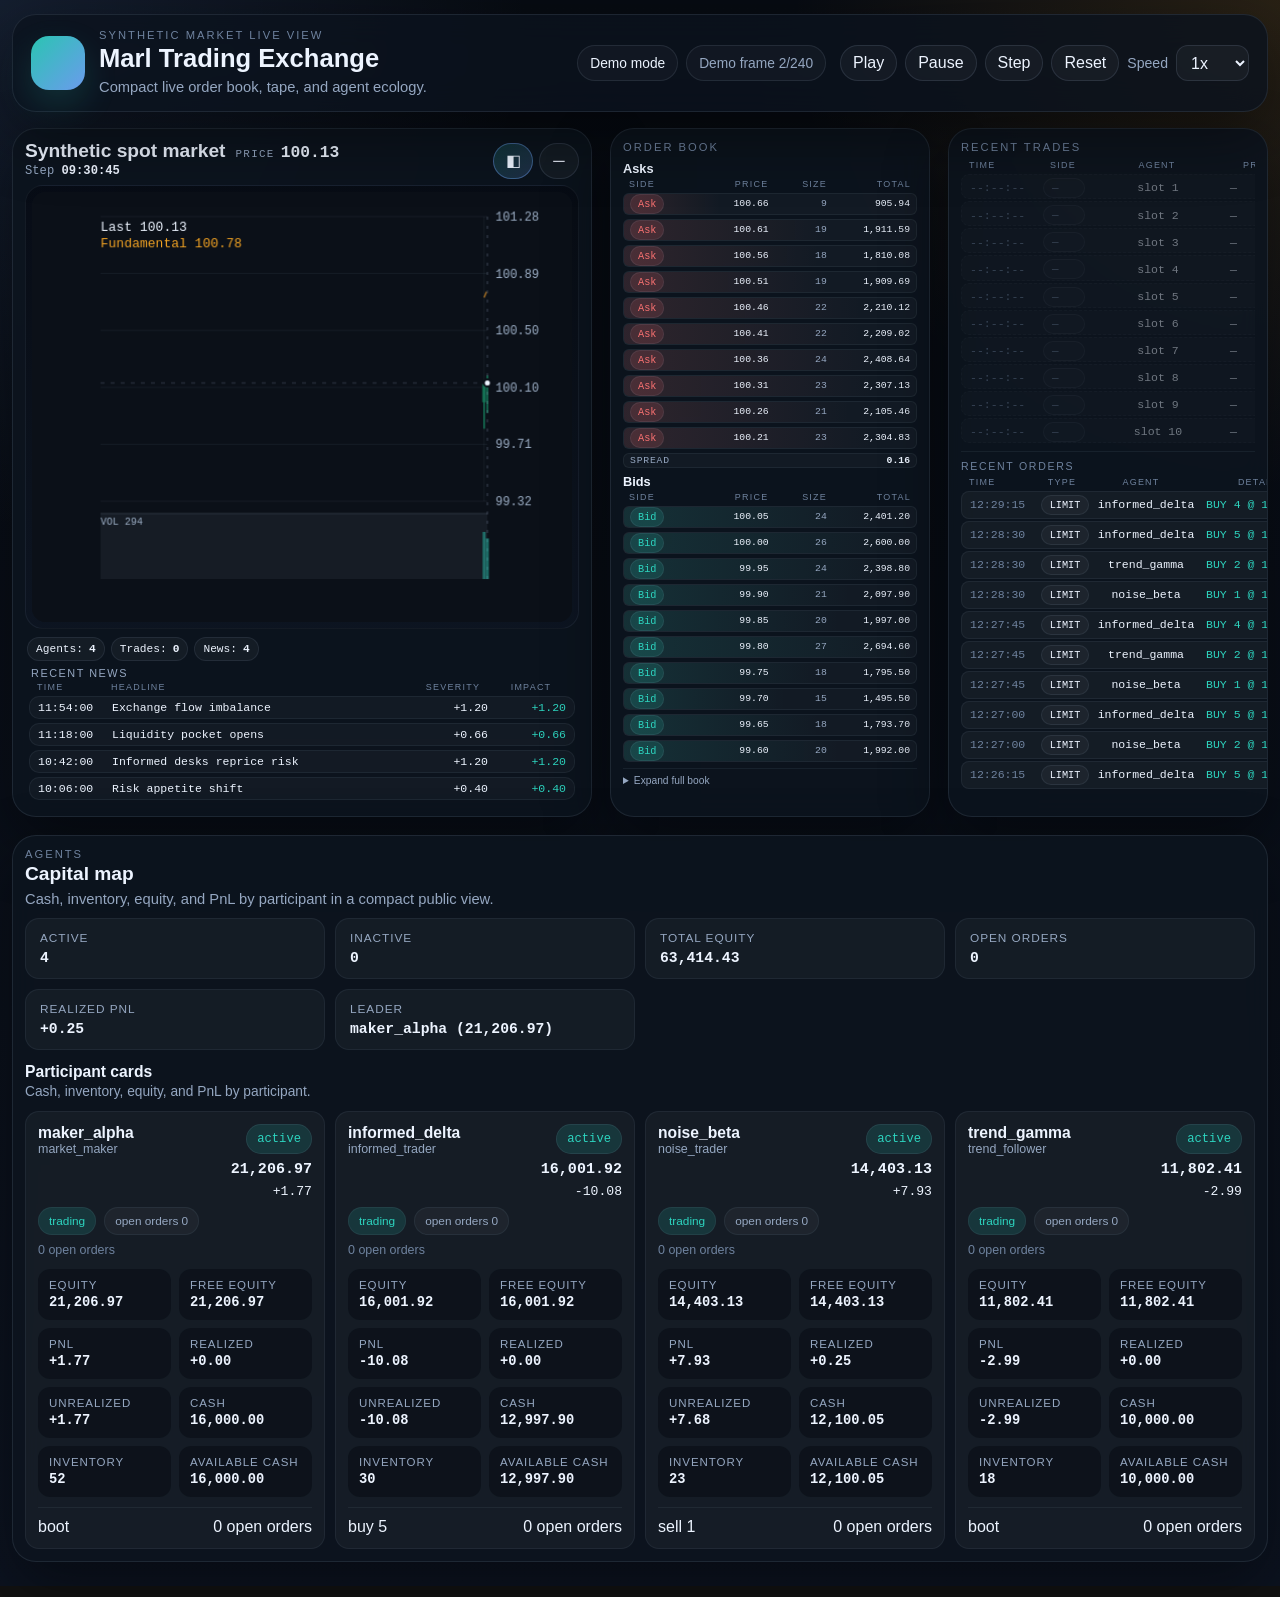
==== src/marl_trading/live/static/index.html @ 469f584f "initial commit: Build first synthetic market prototype with live viewer" ====
<!doctype html>
<html lang="en">
<head>
  <meta charset="utf-8">
  <meta name="viewport" content="width=device-width, initial-scale=1">
  <meta name="color-scheme" content="dark">
  <title>Marl Trading Live Market</title>
  <link rel="stylesheet" href="./styles.css">
</head>
<body>
  <div class="shell" data-app-root>
    <header class="topbar">
      <div class="brand">
        <div class="brand-mark" aria-hidden="true"></div>
        <div>
          <p class="eyebrow">Synthetic market live view</p>
          <h1>Marl Trading Exchange</h1>
          <p class="subtitle">Compact live order book, tape, and agent ecology.</p>
        </div>
      </div>

      <div class="status-cluster">
        <div class="status-pill" id="connectionStatus">Connecting</div>
        <div class="status-pill subtle" id="modeStatus">Autoplay ready</div>
      </div>

      <div class="control-row" aria-label="Live market controls">
        <button class="control-btn" id="playButton" type="button">Play</button>
        <button class="control-btn" id="pauseButton" type="button">Pause</button>
        <button class="control-btn" id="stepButton" type="button">Step</button>
        <button class="control-btn" id="resetButton" type="button">Reset</button>
        <label class="speed-label" for="speedSelect">Speed</label>
        <select id="speedSelect" class="speed-select" aria-label="Simulation speed">
          <option value="0.5">0.5x</option>
          <option value="1" selected>1x</option>
          <option value="2">2x</option>
          <option value="4">4x</option>
          <option value="8">8x</option>
        </select>
      </div>
    </header>

    <main class="workspace">
      <section class="main-column top-strip">
        <section class="panel chart-panel">
          <div class="panel-head chart-head">
            <div class="chart-copy">
              <div class="chart-title-row">
                <h2 id="marketTitle">Waiting for market data</h2>
                <div class="chart-price-block">
                  <span>Price</span>
                  <strong id="marketPrice">--</strong>
                </div>
              </div>
              <p class="chart-step-inline">Step <strong id="marketTimestamp">--</strong></p>
            </div>
            <div class="chart-tools">
              <button class="chip chart-mode-toggle chip-active" id="chartModeCandles" type="button" aria-label="Candles">
                <span aria-hidden="true" class="toggle-icon toggle-candles">◧</span>
                <span class="sr-only">Candles</span>
              </button>
              <button class="chip chart-mode-toggle" id="chartModeLine" type="button" aria-label="Line">
                <span aria-hidden="true" class="toggle-icon toggle-line">─</span>
                <span class="sr-only">Line</span>
              </button>
            </div>
          </div>



          <div class="chart-stage">
            <canvas id="priceChart" width="1400" height="760" aria-label="Market price chart"></canvas>
          </div>

          <div class="chart-market-strip" aria-label="Market data">
            <div id="marketStats" class="stats-row chart-stats"></div>
            <div id="newsFeed" class="news-feed news-table" aria-label="Recent news"></div>
          </div>
        </section>

        <section class="panel book-panel">
          <div class="panel-head compact">
            <div>
              <p class="panel-kicker">Order book</p>
            </div>
          </div>
          <div id="orderBookTop" class="orderbook-top"></div>
          <details class="book-details" id="fullBookToggle">
            <summary>Expand full book</summary>
            <div id="orderBookFull" class="orderbook-full"></div>
          </details>
        </section>

        <section class="panel trades-panel">
          <div class="panel-head compact">
            <div>
              <p class="panel-kicker">RECENT TRADES</p>
            </div>
          </div>
          <div id="tradesTape" class="feed-list scroll-panel"></div>
          <div id="latestOrders" class="latest-orders" aria-label="Latest orders"></div>
        </section>
      </section>

      <section class="bottom-strip">
        <section class="panel agents-panel">
          <div class="panel-head compact">
            <div>
              <p class="panel-kicker">Agents</p>
              <h2>Capital map</h2>
              <p class="panel-note">Cash, inventory, equity, and PnL by participant in a compact public view.</p>
            </div>
          </div>
          <div id="agentSummary" class="agent-summary"></div>
          <div class="agent-column">
            <div class="column-head">
              <h3>Participant cards</h3>
              <p>Cash, inventory, equity, and PnL by participant.</p>
            </div>
            <div id="agentPortfolios" class="portfolio-grid"></div>
          </div>
        </section>
      </section>
    </main>
  </div>

  <script type="module" src="./app.js"></script>
</body>
</html>
---- src/marl_trading/live/static/styles.css ----
:root {
  color-scheme: dark;
  --bg: #070b12;
  --bg-2: #0c1320;
  --panel: rgba(13, 20, 30, 0.9);
  --panel-strong: rgba(18, 27, 39, 0.98);
  --panel-border: rgba(164, 186, 215, 0.12);
  --ink: #edf4ff;
  --muted: #95a7c1;
  --subtle: #6f839f;
  --accent: #f5a524;
  --buy: #2dd4bf;
  --sell: #f87171;
  --buy-soft: rgba(45, 212, 191, 0.14);
  --sell-soft: rgba(248, 113, 113, 0.14);
  --line: #73a7ff;
  --grid: rgba(164, 186, 215, 0.07);
  --shadow: 0 24px 64px rgba(0, 0, 0, 0.42);
  --radius-xl: 24px;
  --radius-lg: 18px;
  --radius-md: 14px;
  --radius-sm: 10px;
}

* {
  box-sizing: border-box;
}

html,
body {
  min-height: 100%;
}

body {
  margin: 0;
  color: var(--ink);
  background:
    radial-gradient(circle at top left, rgba(115, 167, 255, 0.12), transparent 26%),
    radial-gradient(circle at top right, rgba(245, 165, 36, 0.14), transparent 24%),
    linear-gradient(180deg, var(--bg), var(--bg-2));
  font-family: "Space Grotesk", "Trebuchet MS", sans-serif;
}

button,
select,
summary {
  font: inherit;
}

button {
  cursor: pointer;
}

.shell {
  width: min(1680px, calc(100vw - 24px));
  margin: 0 auto;
  padding: 14px 0 24px;
}

.topbar {
  display: grid;
  grid-template-columns: minmax(0, 1.5fr) auto auto;
  gap: 14px;
  align-items: center;
  position: sticky;
  top: 10px;
  z-index: 10;
  padding: 14px 18px;
  margin-bottom: 16px;
  border: 1px solid var(--panel-border);
  border-radius: var(--radius-xl);
  background: rgba(12, 19, 30, 0.82);
  backdrop-filter: blur(16px);
  box-shadow: var(--shadow);
}

.brand {
  display: flex;
  align-items: center;
  gap: 14px;
}

.brand-mark {
  width: 54px;
  height: 54px;
  border-radius: 18px;
  background: linear-gradient(135deg, rgba(45, 212, 191, 0.92), rgba(115, 167, 255, 0.92));
  box-shadow: 0 14px 34px rgba(45, 212, 191, 0.16);
}

.eyebrow,
.panel-kicker {
  margin: 0;
  text-transform: uppercase;
  letter-spacing: 0.18em;
  font-size: 0.7rem;
  color: var(--subtle);
}

.brand h1,
.panel-head h2,
.column-head h3 {
  margin: 4px 0 0;
  line-height: 1.08;
}

.brand h1 {
  font-size: clamp(1.15rem, 2vw, 1.95rem);
}

.subtitle,
.panel-note {
  margin: 4px 0 0;
  color: var(--muted);
  font-size: 0.92rem;
  line-height: 1.4;
}

.status-cluster {
  display: flex;
  flex-wrap: wrap;
  gap: 8px;
  justify-content: flex-end;
}

.status-pill,
.panel-tag {
  display: inline-flex;
  align-items: center;
  justify-content: center;
  min-height: 36px;
  padding: 0 12px;
  border-radius: 999px;
  border: 1px solid var(--panel-border);
  background: rgba(255, 255, 255, 0.03);
  color: var(--ink);
  font-size: 0.86rem;
}

.status-pill.subtle {
  color: var(--muted);
}

.control-row {
  display: flex;
  flex-wrap: wrap;
  align-items: center;
  gap: 8px;
  justify-content: flex-end;
}

.control-btn,
.chip {
  border: 1px solid rgba(164, 186, 215, 0.14);
  border-radius: 999px;
  background: rgba(255, 255, 255, 0.04);
  color: var(--ink);
  min-height: 36px;
  padding: 0 12px;
  transition:
    transform 140ms ease,
    border-color 140ms ease,
    background 140ms ease;
}

.control-btn:hover,
.chip:hover {
  transform: translateY(-1px);
  border-color: rgba(164, 186, 215, 0.26);
}

.chip-active {
  background: linear-gradient(135deg, rgba(45, 212, 191, 0.18), rgba(115, 167, 255, 0.18));
  border-color: rgba(115, 167, 255, 0.4);
}

.speed-label {
  color: var(--muted);
  font-size: 0.88rem;
}

.speed-select {
  min-height: 36px;
  padding: 0 10px;
  border-radius: 12px;
  border: 1px solid rgba(164, 186, 215, 0.14);
  background: rgba(255, 255, 255, 0.04);
  color: var(--ink);
}

.workspace {
  display: grid;
  gap: 18px;
}

.main-column,
.bottom-strip {
  display: grid;
  gap: 18px;
  min-width: 0;
}

.top-strip {
  grid-template-columns: minmax(0, 1.75fr) minmax(320px, 0.78fr) minmax(320px, 0.92fr);
  align-items: stretch;
}

.bottom-strip {
  grid-template-columns: minmax(0, 1fr);
}

.panel {
  border: 1px solid var(--panel-border);
  border-radius: var(--radius-xl);
  background: var(--panel);
  backdrop-filter: blur(14px);
  box-shadow: var(--shadow);
  overflow: hidden;
}

.chart-panel,
.book-panel,
.trades-panel,
.agents-panel,
.market-panel {
  padding: 12px;
  min-width: 0;
}

.chart-panel,
.book-panel,
.trades-panel {
  display: flex;
  flex-direction: column;
}

.chart-panel .panel-head {
  margin-bottom: 6px;
}

.chart-panel .panel-head h2 {
  margin-bottom: 0;
}

.chart-panel .panel-note {
  margin-top: 3px;
  font-size: 0.76rem;
  line-height: 1.22;
}

.book-panel,
.trades-panel {
  min-height: 0;
}

.book-panel .panel-head,
.trades-panel .panel-head {
  margin-bottom: 6px;
}

.book-panel .panel-head h2,
.trades-panel .panel-head h2 {
  font-size: 0.95rem;
}

.book-panel .panel-note,
.trades-panel .panel-note {
  font-size: 0.8rem;
}

.panel-head {
  display: flex;
  justify-content: space-between;
  align-items: flex-start;
  gap: 12px;
  margin-bottom: 8px;
}

.panel-head.compact {
  margin-bottom: 8px;
}

.chart-head {
  align-items: flex-start;
}

.chart-copy {
  min-width: 0;
}

.chart-title-row {
  display: flex;
  align-items: baseline;
  justify-content: space-between;
  gap: 10px;
}

.chart-title-row h2 {
  margin: 0;
  font-size: clamp(1rem, 1.45vw, 1.4rem);
}

.chart-price-block {
  display: inline-flex;
  align-items: baseline;
  gap: 6px;
  flex: 0 0 auto;
  white-space: nowrap;
  font-family: "IBM Plex Mono", "SFMono-Regular", Menlo, monospace;
}

.chart-price-block span {
  color: var(--muted);
  font-size: 0.68rem;
  text-transform: uppercase;
  letter-spacing: 0.12em;
}

.chart-price-block strong {
  font-size: 1.02rem;
}

.chart-step-inline {
  margin: 3px 0 0;
  color: var(--muted);
  font-size: 0.76rem;
  line-height: 1.1;
  font-family: "IBM Plex Mono", "SFMono-Regular", Menlo, monospace;
}

.chart-step-inline strong {
  color: var(--ink);
}

.chart-tools {
  display: flex;
  gap: 6px;
  flex-wrap: wrap;
  align-items: center;
  padding-top: 2px;
}

.chart-mode-toggle {
  min-width: 40px;
  padding: 0 10px;
  display: inline-flex;
  align-items: center;
  justify-content: center;
}

.toggle-icon {
  display: block;
  font-size: 1rem;
  line-height: 1;
}

.sr-only {
  position: absolute;
  width: 1px;
  height: 1px;
  padding: 0;
  margin: -1px;
  overflow: hidden;
  clip: rect(0, 0, 0, 0);
  white-space: nowrap;
  border: 0;
}

.chart-legend {
  display: flex;
  flex-wrap: wrap;
  gap: 6px;
  margin: 4px 0 6px;
}

.legend-chip {
  display: inline-flex;
  align-items: center;
  padding: 4px 8px;
  border-radius: 999px;
  border: 1px solid rgba(164, 186, 215, 0.1);
  background: rgba(255, 255, 255, 0.04);
  color: var(--muted);
  font-size: 0.7rem;
  line-height: 1;
}

.legend-line {
  color: var(--line);
}

.legend-fundamental {
  color: var(--accent);
}

.legend-volume {
  color: var(--subtle);
}

.chart-stage {
  position: relative;
  padding: 6px;
  border-radius: var(--radius-lg);
  background:
    linear-gradient(180deg, rgba(8, 13, 21, 0.96), rgba(13, 21, 33, 0.96)),
    radial-gradient(circle at top left, rgba(115, 167, 255, 0.08), transparent 34%);
  border: 1px solid rgba(164, 186, 215, 0.08);
}

.chart-panel {
  display: flex;
  flex-direction: column;
}

.chart-market-strip {
  display: grid;
  gap: 6px;
  margin-top: 8px;
  padding: 0 2px 2px;
}

.chart-panel .news-feed {
  min-width: 0;
  display: grid;
  gap: 4px;
  padding: 0 2px 2px;
}

.chart-panel .stats-row {
  justify-content: flex-start;
  gap: 6px;
}

.chart-panel .stat-chip {
  padding: 5px 8px;
  font-size: 0.7rem;
  gap: 6px;
}

.news-feed-head {
  display: flex;
  align-items: baseline;
  justify-content: space-between;
  gap: 8px;
  padding: 0 2px;
  color: var(--muted);
  font-size: 0.68rem;
  text-transform: uppercase;
  letter-spacing: 0.14em;
}

.news-feed-count {
  color: var(--subtle);
  font-family: "IBM Plex Mono", "SFMono-Regular", Menlo, monospace;
}

.news-feed-columns,
.news-row {
  display: grid;
  grid-template-columns: 68px minmax(0, 1fr) 72px 72px;
  gap: 6px;
  align-items: center;
}

.news-feed-columns {
  padding: 0 8px;
  color: var(--subtle);
  font-size: 0.56rem;
  line-height: 1;
  text-transform: uppercase;
  letter-spacing: 0.14em;
}

.news-feed-columns > .news-col-time {
  justify-self: start;
  text-align: left;
}

.news-feed-columns > .news-col-headline {
  justify-self: start;
  text-align: left;
}

.news-feed-columns > .news-col-severity,
.news-feed-columns > .news-col-impact {
  justify-self: center;
  text-align: center;
}

.news-row {
  min-height: 18px;
  padding: 4px 8px;
  border-radius: 10px;
  border: 1px solid rgba(164, 186, 215, 0.08);
  background: rgba(255, 255, 255, 0.03);
  font-family: "IBM Plex Mono", "SFMono-Regular", Menlo, monospace;
  font-size: 0.72rem;
  color: var(--ink);
}

.news-row.empty {
  color: var(--muted);
  background: rgba(255, 255, 255, 0.02);
}

.news-time,
.news-severity,
.news-impact {
  white-space: nowrap;
}

.news-headline {
  min-width: 0;
  overflow: hidden;
  text-overflow: ellipsis;
  white-space: nowrap;
  color: var(--ink);
}

.news-severity,
.news-impact {
  text-align: right;
}

.news-impact.positive {
  color: var(--buy);
}

.news-impact.negative {
  color: var(--sell);
}

.news-impact.neutral {
  color: var(--muted);
}

#priceChart {
  display: block;
  width: 100%;
  min-height: 430px;
  border-radius: var(--radius-md);
  background: linear-gradient(180deg, #0c111a, #0b1018);
}

.panel-head h2 {
  font-size: clamp(1rem, 1.5vw, 1.45rem);
}

.panel-foot {
  display: flex;
  flex-wrap: wrap;
  justify-content: space-between;
  align-items: center;
  gap: 10px;
  margin-top: 10px;
}

.stats-row {
  display: flex;
  flex-wrap: wrap;
  gap: 8px;
  justify-content: flex-end;
}

.stat-chip,
.side-chip,
.trade-chip,
.action-chip {
  display: inline-flex;
  align-items: center;
  gap: 8px;
  padding: 7px 10px;
  border-radius: 999px;
  font-family: "IBM Plex Mono", "SFMono-Regular", Menlo, monospace;
  font-size: 0.76rem;
  border: 1px solid rgba(164, 186, 215, 0.1);
  background: rgba(255, 255, 255, 0.04);
}

.book-row .side-chip {
  min-height: 20px;
  padding: 0 7px;
  font-size: 0.64rem;
  justify-self: start;
}

.side-chip.buy,
.trade-chip.buy,
.action-chip.buy {
  background: var(--buy-soft);
  color: var(--buy);
}

.side-chip.sell,
.trade-chip.sell,
.action-chip.sell {
  background: var(--sell-soft);
  color: var(--sell);
}

.feed-list {
  display: grid;
  gap: 6px;
}

.scroll-panel {
  min-height: 0;
  height: 220px;
  overflow: auto;
  padding-right: 4px;
}

#tradesTape {
  height: 282px;
  overflow: hidden;
  display: grid;
  gap: 2px;
}

.trade-feed-columns,
.latest-orders-columns {
  display: grid;
  align-items: center;
  gap: 4px;
  padding: 0 8px;
  color: var(--subtle);
  font-size: 0.56rem;
  line-height: 1;
  text-transform: uppercase;
  letter-spacing: 0.14em;
}

.trade-feed-columns {
  grid-template-columns: 68px 44px minmax(136px, 1.6fr) minmax(110px, max-content) 18px;
  margin-bottom: 2px;
}

.latest-orders-columns {
  grid-template-columns: 68px 42px minmax(108px, 0.95fr) minmax(124px, 1.35fr) 18px;
  margin-bottom: 2px;
}

.trade-feed-columns > span,
.latest-orders-columns > span {
  min-width: 0;
  overflow: hidden;
  white-space: nowrap;
  text-overflow: clip;
}

.trade-feed-columns > span:first-child,
.latest-orders-columns > span:first-child {
  justify-self: start;
  text-align: left;
}

.trade-feed-columns > span:nth-child(2),
.trade-feed-columns > span:nth-child(3),
.latest-orders-columns > span:nth-child(2),
.latest-orders-columns > span:nth-child(3) {
  justify-self: center;
  text-align: center;
}

.trade-feed-columns > span:nth-child(4) {
  justify-self: center;
  text-align: center;
  position: relative;
  left: -6px;
}

.latest-orders-columns > span:nth-child(4) {
  justify-self: center;
  text-align: center;
  position: relative;
  left: -4px;
}

.trade-feed-columns > span:nth-child(5),
.latest-orders-columns > span:nth-child(5) {
  justify-self: center;
  text-align: center;
}

.feed-item {
  padding: 12px 14px;
  border-radius: var(--radius-md);
  background: rgba(255, 255, 255, 0.04);
  border: 1px solid rgba(164, 186, 215, 0.08);
}

.feed-item header {
  display: flex;
  justify-content: space-between;
  gap: 10px;
  align-items: center;
}

.feed-title {
  display: grid;
  gap: 2px;
}

.feed-subtitle {
  color: var(--subtle);
  font-size: 0.72rem;
  text-transform: uppercase;
  letter-spacing: 0.08em;
}

.feed-item .meta {
  color: var(--muted);
  font-size: 0.8rem;
}

.feed-item .body {
  margin-top: 8px;
  color: var(--ink);
}

.action-body {
  display: grid;
  gap: 6px;
}

.action-detail {
  font-family: "IBM Plex Mono", "SFMono-Regular", Menlo, monospace;
  font-size: 0.84rem;
}

.meta-line {
  color: var(--muted);
  font-size: 0.82rem;
  margin-top: 4px;
}

.orderbook-top {
  display: grid;
  gap: 6px;
  min-height: 220px;
}

.book-side {
  display: grid;
  gap: 4px;
}

.book-side h3,
.agent-column h3 {
  margin: 0;
  font-size: 0.8rem;
}

.book-header {
  display: grid;
  grid-template-columns: 38px minmax(70px, 1fr) minmax(34px, 0.56fr) minmax(64px, 0.82fr);
  gap: 4px;
  padding: 0 6px;
  color: var(--subtle);
  font-size: 0.56rem;
  line-height: 1;
  text-transform: uppercase;
  letter-spacing: 0.14em;
}

.book-header > span {
  justify-self: end;
  text-align: right;
}

.book-header > span:first-child {
  justify-self: start;
  text-align: left;
}

.book-row {
  display: grid;
  grid-template-columns: 38px minmax(70px, 1fr) minmax(34px, 0.56fr) minmax(64px, 0.82fr);
  align-items: center;
  gap: 4px;
  padding: 0 6px;
  border-radius: 6px;
  background: rgba(255, 255, 255, 0.03);
  border: 1px solid rgba(164, 186, 215, 0.08);
  position: relative;
  overflow: hidden;
  min-height: 15px;
  line-height: 1;
}

.book-row::before {
  content: "";
  position: absolute;
  inset: 0;
  width: var(--fill, 0%);
  background: linear-gradient(90deg, rgba(45, 212, 191, 0.12), transparent);
  pointer-events: none;
}

.book-row.ask::before {
  background: linear-gradient(90deg, rgba(248, 113, 113, 0.12), transparent);
}

.book-row.empty {
  opacity: 0.58;
  border-style: dashed;
}

.book-price,
.book-qty {
  position: relative;
  z-index: 1;
  font-family: "IBM Plex Mono", "SFMono-Regular", Menlo, monospace;
  font-size: 0.61rem;
  line-height: 1;
  justify-self: end;
  text-align: right;
}

.book-price {
  color: var(--ink);
}

.book-qty,
.book-total {
  color: var(--muted);
  min-width: 30px;
  white-space: nowrap;
}

.book-total {
  position: relative;
  z-index: 1;
  font-family: "IBM Plex Mono", "SFMono-Regular", Menlo, monospace;
  font-size: 0.61rem;
  line-height: 1;
  justify-self: end;
  text-align: right;
  color: var(--ink);
}

.book-details {
  margin-top: 6px;
  border-top: 1px solid rgba(164, 186, 215, 0.08);
  padding-top: 6px;
}

.book-details summary {
  cursor: pointer;
  color: var(--muted);
  font-size: 0.64rem;
  margin-bottom: 3px;
}

.orderbook-full {
  height: 176px;
  overflow: auto;
  display: grid;
  gap: 2px;
  padding-right: 4px;
  scrollbar-gutter: stable;
}

.book-spread {
  display: flex;
  align-items: center;
  justify-content: space-between;
  gap: 8px;
  min-height: 15px;
  padding: 0 6px;
  border-radius: 6px;
  border: 1px solid rgba(164, 186, 215, 0.08);
  background: rgba(255, 255, 255, 0.03);
  color: var(--muted);
  font-family: "IBM Plex Mono", "SFMono-Regular", Menlo, monospace;
  font-size: 0.61rem;
  line-height: 1;
}

.book-spread span {
  text-transform: uppercase;
  letter-spacing: 0.08em;
}

.book-spread strong {
  color: var(--ink);
  font-weight: 600;
}

.trade-row {
  display: grid;
  grid-template-columns: 68px 44px minmax(136px, 1.6fr) minmax(110px, max-content) 18px;
  align-items: center;
  gap: 4px;
  padding: 3px 8px;
  border-radius: 8px;
  border: 1px solid rgba(164, 186, 215, 0.08);
  background: rgba(255, 255, 255, 0.03);
  min-height: 24px;
  overflow: hidden;
  white-space: nowrap;
}

.trade-row .trade-time,
.trade-row .trade-agent,
.trade-row .trade-price,
.trade-row .trade-size {
  font-family: "IBM Plex Mono", "SFMono-Regular", Menlo, monospace;
  font-size: 0.72rem;
  line-height: 1;
  min-width: 0;
}

.trade-row .trade-time {
  color: var(--subtle);
  white-space: nowrap;
  overflow: visible;
  text-overflow: clip;
}

.trade-row .trade-agent {
  color: var(--ink);
  white-space: nowrap;
  overflow: visible;
  text-overflow: clip;
}

.trade-row .trade-price {
  font-variant-numeric: tabular-nums;
  white-space: nowrap;
  overflow: visible;
}

.trade-row .trade-chip {
  justify-self: center;
  min-width: 42px;
  min-height: 20px;
  padding: 0 8px;
  font-size: 0.68rem;
}

.trade-row .trade-note {
  color: var(--muted);
  font-size: 0.72rem;
  white-space: nowrap;
  overflow: hidden;
  text-overflow: ellipsis;
  min-width: 0;
}

.trade-row .trade-agent {
  justify-self: center;
  text-align: center;
}

.trade-row.empty {
  opacity: 0.44;
  border-style: dashed;
}

.trade-row.empty .trade-chip {
  background: rgba(255, 255, 255, 0.025);
  color: var(--subtle);
}

.trade-context {
  justify-self: end;
  display: inline-flex;
  align-items: center;
  justify-content: center;
  width: 16px;
  height: 16px;
  border-radius: 999px;
  border: 1px solid rgba(164, 186, 215, 0.14);
  background: rgba(255, 255, 255, 0.04);
  color: var(--muted);
  font-size: 0.64rem;
  line-height: 1;
  cursor: help;
  flex: 0 0 auto;
  appearance: none;
  padding: 0;
}

.trade-context.trade-context-empty {
  opacity: 0.28;
  cursor: default;
  pointer-events: none;
}

.trade-context-tooltip {
  position: fixed;
  z-index: 40;
  max-width: min(320px, calc(100vw - 24px));
  padding: 8px 10px;
  border-radius: 12px;
  border: 1px solid rgba(164, 186, 215, 0.16);
  background: rgba(8, 13, 21, 0.98);
  color: var(--ink);
  font-family: "IBM Plex Mono", "SFMono-Regular", Menlo, monospace;
  font-size: 0.74rem;
  line-height: 1.35;
  box-shadow: 0 16px 42px rgba(0, 0, 0, 0.42);
  pointer-events: none;
  opacity: 0;
  transform: translateY(-4px);
  transition:
    opacity 120ms ease,
    transform 120ms ease;
  white-space: normal;
  overflow-wrap: anywhere;
}

.trade-context-tooltip.is-visible {
  opacity: 1;
  transform: translateY(0);
}

.trade-context-tooltip::after {
  content: "";
  position: absolute;
  left: 50%;
  width: 8px;
  height: 8px;
  background: inherit;
  border-right: 1px solid rgba(164, 186, 215, 0.16);
  border-bottom: 1px solid rgba(164, 186, 215, 0.16);
  transform: translateX(-50%) rotate(45deg);
}

.trade-context-tooltip[data-placement="top"]::after {
  bottom: -5px;
}

.trade-context-tooltip[data-placement="bottom"]::after {
  top: -5px;
  transform: translateX(-50%) rotate(225deg);
}

.latest-orders {
  margin-top: 8px;
  padding-top: 8px;
  border-top: 1px solid rgba(164, 186, 215, 0.08);
  display: grid;
  gap: 6px;
}

.latest-orders-head {
  display: flex;
  justify-content: space-between;
  align-items: baseline;
  gap: 8px;
}

.latest-orders-head span {
  color: var(--subtle);
  text-transform: uppercase;
  letter-spacing: 0.16em;
  font-size: 0.66rem;
}

.latest-orders-head em {
  color: var(--muted);
  font-style: normal;
  font-size: 0.68rem;
}

.latest-orders-list {
  display: grid;
  gap: 2px;
}

.latest-order-row {
  display: grid;
  grid-template-columns: 68px 42px minmax(108px, 0.95fr) minmax(124px, 1.35fr) 18px;
  gap: 6px;
  align-items: center;
  padding: 3px 8px;
  border-radius: 8px;
  border: 1px solid rgba(164, 186, 215, 0.08);
  background: rgba(255, 255, 255, 0.04);
  min-height: 24px;
  overflow: hidden;
  white-space: nowrap;
}

.latest-order-row .order-time,
.latest-order-row .order-agent,
.latest-order-row .order-detail {
  font-family: "IBM Plex Mono", "SFMono-Regular", Menlo, monospace;
  font-size: 0.72rem;
  line-height: 1;
  min-width: 0;
}

.latest-order-row .order-time {
  color: var(--subtle);
  white-space: nowrap;
  overflow: visible;
  text-overflow: clip;
}

.latest-order-row .order-agent {
  color: var(--ink);
  justify-self: center;
  text-align: center;
}

.latest-order-row .order-detail {
  color: var(--ink);
  font-variant-numeric: tabular-nums;
  justify-self: stretch;
  text-align: left;
  white-space: nowrap;
  overflow: hidden;
  text-overflow: ellipsis;
}

.latest-order-row .order-detail.buy {
  color: var(--buy);
}

.latest-order-row .order-detail.sell {
  color: var(--sell);
}

.latest-order-row .order-detail.neutral {
  color: var(--ink);
}

.latest-order-row .order-chip {
  justify-self: center;
  min-width: 42px;
  min-height: 20px;
  padding: 0 8px;
  border-radius: 999px;
  border: 1px solid rgba(164, 186, 215, 0.1);
  background: rgba(255, 255, 255, 0.04);
  color: var(--ink);
  display: inline-flex;
  align-items: center;
  justify-content: center;
  font-family: "IBM Plex Mono", "SFMono-Regular", Menlo, monospace;
  font-size: 0.64rem;
  line-height: 1;
}

.latest-order-row.empty {
  opacity: 0.44;
  border-style: dashed;
}

.latest-order-row.empty .order-chip {
  background: rgba(255, 255, 255, 0.025);
  color: var(--subtle);
}

.latest-order-row .trade-context,
.latest-order-row .trade-context.trade-context-empty {
  justify-self: end;
  width: 18px;
  height: 18px;
}

.agent-summary {
  display: grid;
  grid-template-columns: repeat(4, minmax(0, 1fr));
  gap: 10px;
  margin-bottom: 14px;
}

.summary-card {
  padding: 12px 14px;
  border-radius: var(--radius-md);
  background: rgba(255, 255, 255, 0.04);
  border: 1px solid rgba(164, 186, 215, 0.08);
}

.summary-card span {
  display: block;
  color: var(--muted);
  font-size: 0.74rem;
  text-transform: uppercase;
  letter-spacing: 0.08em;
}

.summary-card strong {
  display: block;
  margin-top: 5px;
  font-family: "IBM Plex Mono", "SFMono-Regular", Menlo, monospace;
  font-size: 0.92rem;
}

.agent-grid {
  display: grid;
  grid-template-columns: 0.9fr 1.1fr;
  gap: 16px;
  align-items: start;
}

.agent-column {
  display: grid;
  gap: 12px;
  min-height: 0;
  align-content: start;
}

.column-head {
  display: grid;
  gap: 4px;
}

.column-head h3 {
  margin: 0;
  font-size: 0.98rem;
}

.column-head p {
  margin: 0;
  color: var(--muted);
  font-size: 0.86rem;
}

.portfolio-grid {
  display: grid;
  gap: 10px;
  grid-template-columns: repeat(auto-fit, minmax(220px, 1fr));
  align-content: start;
}

#agentPortfolios {
  overflow: visible;
  max-height: none;
  padding-right: 0;
}

.portfolio-card {
  padding: 12px;
  border-radius: var(--radius-md);
  background: rgba(255, 255, 255, 0.04);
  border: 1px solid rgba(164, 186, 215, 0.08);
}

.portfolio-head {
  display: flex;
  justify-content: space-between;
  gap: 10px;
  align-items: flex-start;
}

.portfolio-head h4 {
  margin: 0;
  font-size: 0.98rem;
}

.portfolio-type {
  color: var(--muted);
  font-size: 0.78rem;
}

.portfolio-score {
  display: grid;
  justify-items: end;
  gap: 6px;
  text-align: right;
}

.portfolio-equity {
  font-family: "IBM Plex Mono", "SFMono-Regular", Menlo, monospace;
  font-size: 0.94rem;
}

.portfolio-pnl {
  font-family: "IBM Plex Mono", "SFMono-Regular", Menlo, monospace;
  font-size: 0.82rem;
}

.portfolio-stats {
  display: grid;
  grid-template-columns: repeat(2, minmax(0, 1fr));
  gap: 8px;
  margin-top: 12px;
}

.portfolio-stat {
  padding: 10px 11px;
  border-radius: 12px;
  background: rgba(6, 11, 19, 0.5);
}

.portfolio-stat span {
  display: block;
  color: var(--muted);
  font-size: 0.72rem;
  text-transform: uppercase;
  letter-spacing: 0.08em;
}

.portfolio-stat strong {
  display: block;
  margin-top: 4px;
  font-family: "IBM Plex Mono", "SFMono-Regular", Menlo, monospace;
  font-size: 0.86rem;
}

.portfolio-status {
  margin-top: 10px;
  padding-top: 10px;
  border-top: 1px solid rgba(164, 186, 215, 0.08);
  display: flex;
  justify-content: space-between;
  align-items: center;
  gap: 8px;
}

.portfolio-badges {
  margin-top: 8px;
  display: flex;
  flex-wrap: wrap;
  gap: 8px;
}

.portfolio-note {
  margin-top: 8px;
  color: var(--subtle);
  font-size: 0.78rem;
}

.portfolio-badge {
  display: inline-flex;
  align-items: center;
  padding: 6px 10px;
  border-radius: 999px;
  background: rgba(255, 255, 255, 0.04);
  border: 1px solid rgba(164, 186, 215, 0.08);
  color: var(--muted);
  font-size: 0.74rem;
}

.portfolio-badge.buy {
  color: var(--buy);
  background: var(--buy-soft);
}

.portfolio-badge.sell {
  color: var(--sell);
  background: var(--sell-soft);
}

.empty-state {
  padding: 8px 10px;
  border-radius: var(--radius-md);
  background: rgba(255, 255, 255, 0.04);
  color: var(--muted);
  border: 1px dashed rgba(164, 186, 215, 0.16);
  font-size: 0.78rem;
}

@media (max-width: 1260px) {
  .top-strip,
  .bottom-strip {
    grid-template-columns: 1fr;
  }

  .agent-grid {
    grid-template-columns: 1fr;
  }

  .agent-summary {
    grid-template-columns: repeat(2, minmax(0, 1fr));
  }

  .chart-title-row {
    flex-direction: column;
    align-items: flex-start;
    gap: 4px;
  }
}

@media (max-width: 760px) {
  .shell {
    width: min(100vw - 16px, 100vw);
    padding-top: 8px;
  }

  .topbar {
    grid-template-columns: 1fr;
    top: 0;
    border-radius: 0 0 20px 20px;
  }

  .status-cluster,
  .control-row {
    justify-content: flex-start;
  }

  .chart-title-row {
    flex-direction: column;
    align-items: flex-start;
    gap: 4px;
  }

  #priceChart {
    min-height: 320px;
  }

  .trade-row {
    grid-template-columns: 58px 40px minmax(104px, 1.25fr) minmax(96px, max-content) 18px;
    gap: 4px;
    padding: 4px 6px;
  }

  #tradesTape {
    height: auto;
    max-height: 282px;
  }

  .latest-order-row {
    grid-template-columns: 58px 40px minmax(90px, 0.86fr) minmax(112px, 1.14fr) 18px;
    gap: 4px;
    padding: 4px 6px;
  }

  .agent-summary {
    grid-template-columns: 1fr;
  }

  .portfolio-stats {
    grid-template-columns: 1fr;
  }

  .scroll-panel {
    height: auto;
    max-height: 220px;
  }

  .orderbook-full {
    height: 180px;
  }
}
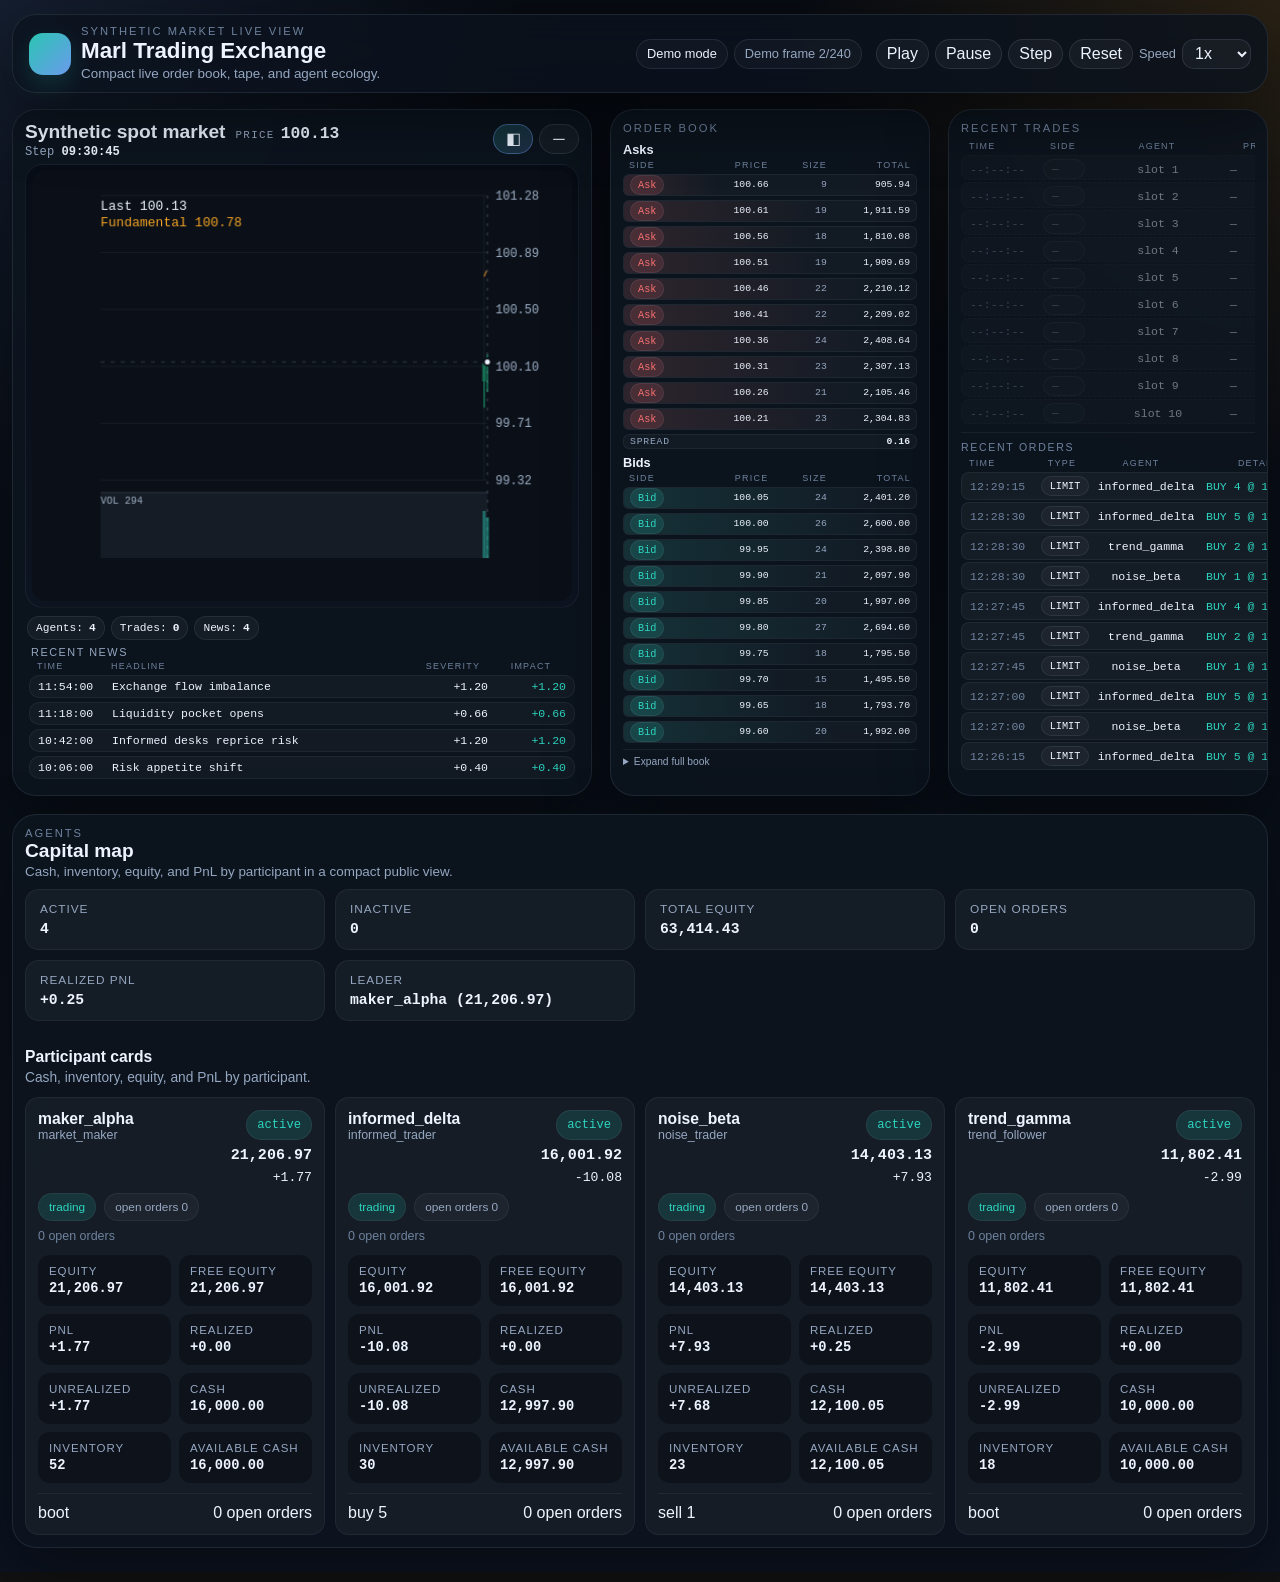
==== commit fa5d986b: "first ever version with a rl agent that actually trades" ====
--- a/src/marl_trading/live/static/index.html
+++ b/src/marl_trading/live/static/index.html
@@ -112,6 +112,7 @@
             </div>
           </div>
           <div id="agentSummary" class="agent-summary"></div>
+          <div id="rlDiagnostics" class="rl-diagnostics"></div>
           <div class="agent-column">
             <div class="column-head">
               <h3>Participant cards</h3>
--- a/src/marl_trading/live/static/styles.css
+++ b/src/marl_trading/live/static/styles.css
@@ -60,12 +60,12 @@
 .topbar {
   display: grid;
   grid-template-columns: minmax(0, 1.5fr) auto auto;
-  gap: 14px;
+  gap: 10px 14px;
   align-items: center;
   position: sticky;
   top: 10px;
   z-index: 10;
-  padding: 14px 18px;
+  padding: 10px 16px;
   margin-bottom: 16px;
   border: 1px solid var(--panel-border);
   border-radius: var(--radius-xl);
@@ -77,15 +77,15 @@
 .brand {
   display: flex;
   align-items: center;
-  gap: 14px;
+  gap: 10px;
 }
 
 .brand-mark {
-  width: 54px;
-  height: 54px;
-  border-radius: 18px;
+  width: 42px;
+  height: 42px;
+  border-radius: 14px;
   background: linear-gradient(135deg, rgba(45, 212, 191, 0.92), rgba(115, 167, 255, 0.92));
-  box-shadow: 0 14px 34px rgba(45, 212, 191, 0.16);
+  box-shadow: 0 10px 24px rgba(45, 212, 191, 0.16);
 }
 
 .eyebrow,
@@ -100,26 +100,26 @@
 .brand h1,
 .panel-head h2,
 .column-head h3 {
-  margin: 4px 0 0;
+  margin: 2px 0 0;
   line-height: 1.08;
 }
 
 .brand h1 {
-  font-size: clamp(1.15rem, 2vw, 1.95rem);
+  font-size: clamp(1.05rem, 1.75vw, 1.7rem);
 }
 
 .subtitle,
 .panel-note {
-  margin: 4px 0 0;
-  color: var(--muted);
-  font-size: 0.92rem;
-  line-height: 1.4;
+  margin: 2px 0 0;
+  color: var(--muted);
+  font-size: 0.84rem;
+  line-height: 1.28;
 }
 
 .status-cluster {
   display: flex;
   flex-wrap: wrap;
-  gap: 8px;
+  gap: 6px;
   justify-content: flex-end;
 }
 
@@ -128,13 +128,13 @@
   display: inline-flex;
   align-items: center;
   justify-content: center;
-  min-height: 36px;
-  padding: 0 12px;
+  min-height: 30px;
+  padding: 0 10px;
   border-radius: 999px;
   border: 1px solid var(--panel-border);
   background: rgba(255, 255, 255, 0.03);
   color: var(--ink);
-  font-size: 0.86rem;
+  font-size: 0.8rem;
 }
 
 .status-pill.subtle {
@@ -145,7 +145,7 @@
   display: flex;
   flex-wrap: wrap;
   align-items: center;
-  gap: 8px;
+  gap: 6px;
   justify-content: flex-end;
 }
 
@@ -155,8 +155,8 @@
   border-radius: 999px;
   background: rgba(255, 255, 255, 0.04);
   color: var(--ink);
-  min-height: 36px;
-  padding: 0 12px;
+  min-height: 30px;
+  padding: 0 10px;
   transition:
     transform 140ms ease,
     border-color 140ms ease,
@@ -176,12 +176,12 @@
 
 .speed-label {
   color: var(--muted);
-  font-size: 0.88rem;
+  font-size: 0.8rem;
 }
 
 .speed-select {
-  min-height: 36px;
-  padding: 0 10px;
+  min-height: 30px;
+  padding: 0 8px;
   border-radius: 12px;
   border: 1px solid rgba(164, 186, 215, 0.14);
   background: rgba(255, 255, 255, 0.04);
@@ -235,7 +235,7 @@
 }
 
 .chart-panel .panel-head {
-  margin-bottom: 6px;
+  margin-bottom: 4px;
 }
 
 .chart-panel .panel-head h2 {
@@ -243,7 +243,7 @@
 }
 
 .chart-panel .panel-note {
-  margin-top: 3px;
+  margin-top: 2px;
   font-size: 0.76rem;
   line-height: 1.22;
 }
@@ -1205,6 +1205,92 @@
   align-content: start;
 }
 
+.rl-diagnostics {
+  display: grid;
+  gap: 12px;
+  margin-bottom: 14px;
+}
+
+.rl-diagnostic-card {
+  padding: 12px;
+  border-radius: var(--radius-md);
+  background: rgba(255, 255, 255, 0.04);
+  border: 1px solid rgba(164, 186, 215, 0.08);
+  display: grid;
+  gap: 10px;
+}
+
+.rl-diagnostic-head {
+  display: flex;
+  justify-content: space-between;
+  align-items: flex-start;
+  gap: 12px;
+}
+
+.rl-diagnostic-head h3 {
+  margin: 2px 0 0;
+  font-size: 0.98rem;
+}
+
+.rl-diagnostic-summary {
+  display: flex;
+  gap: 6px;
+  flex-wrap: wrap;
+  justify-content: flex-end;
+}
+
+.rl-diagnostic-stats {
+  display: grid;
+  grid-template-columns: repeat(6, minmax(0, 1fr));
+  gap: 8px;
+}
+
+.rl-diagnostic-stats .summary-card {
+  min-height: 66px;
+  padding: 10px 12px;
+}
+
+.rl-diagnostic-stats .summary-card strong small {
+  color: var(--muted);
+  font-size: 0.72rem;
+  font-weight: 500;
+}
+
+.rl-diagnostic-list {
+  display: grid;
+  gap: 4px;
+}
+
+.rl-action-columns {
+  grid-template-columns: 88px 78px minmax(0, 1fr);
+}
+
+.rl-action-row {
+  display: grid;
+  grid-template-columns: 88px 78px minmax(0, 1fr);
+  align-items: center;
+  gap: 8px;
+  min-height: 24px;
+  padding: 0 8px;
+  border: 1px solid rgba(164, 186, 215, 0.08);
+  border-radius: 10px;
+  background: rgba(255, 255, 255, 0.02);
+  font-family: "IBM Plex Mono", "SFMono-Regular", Menlo, monospace;
+  font-size: 0.8rem;
+}
+
+.rl-action-time,
+.rl-action-type {
+  color: var(--muted);
+}
+
+.rl-action-detail {
+  min-width: 0;
+  overflow: hidden;
+  text-overflow: ellipsis;
+  white-space: nowrap;
+}
+
 .column-head {
   display: grid;
   gap: 4px;
@@ -1387,6 +1473,7 @@
     grid-template-columns: 1fr;
     top: 0;
     border-radius: 0 0 20px 20px;
+    gap: 8px;
   }
 
   .status-cluster,
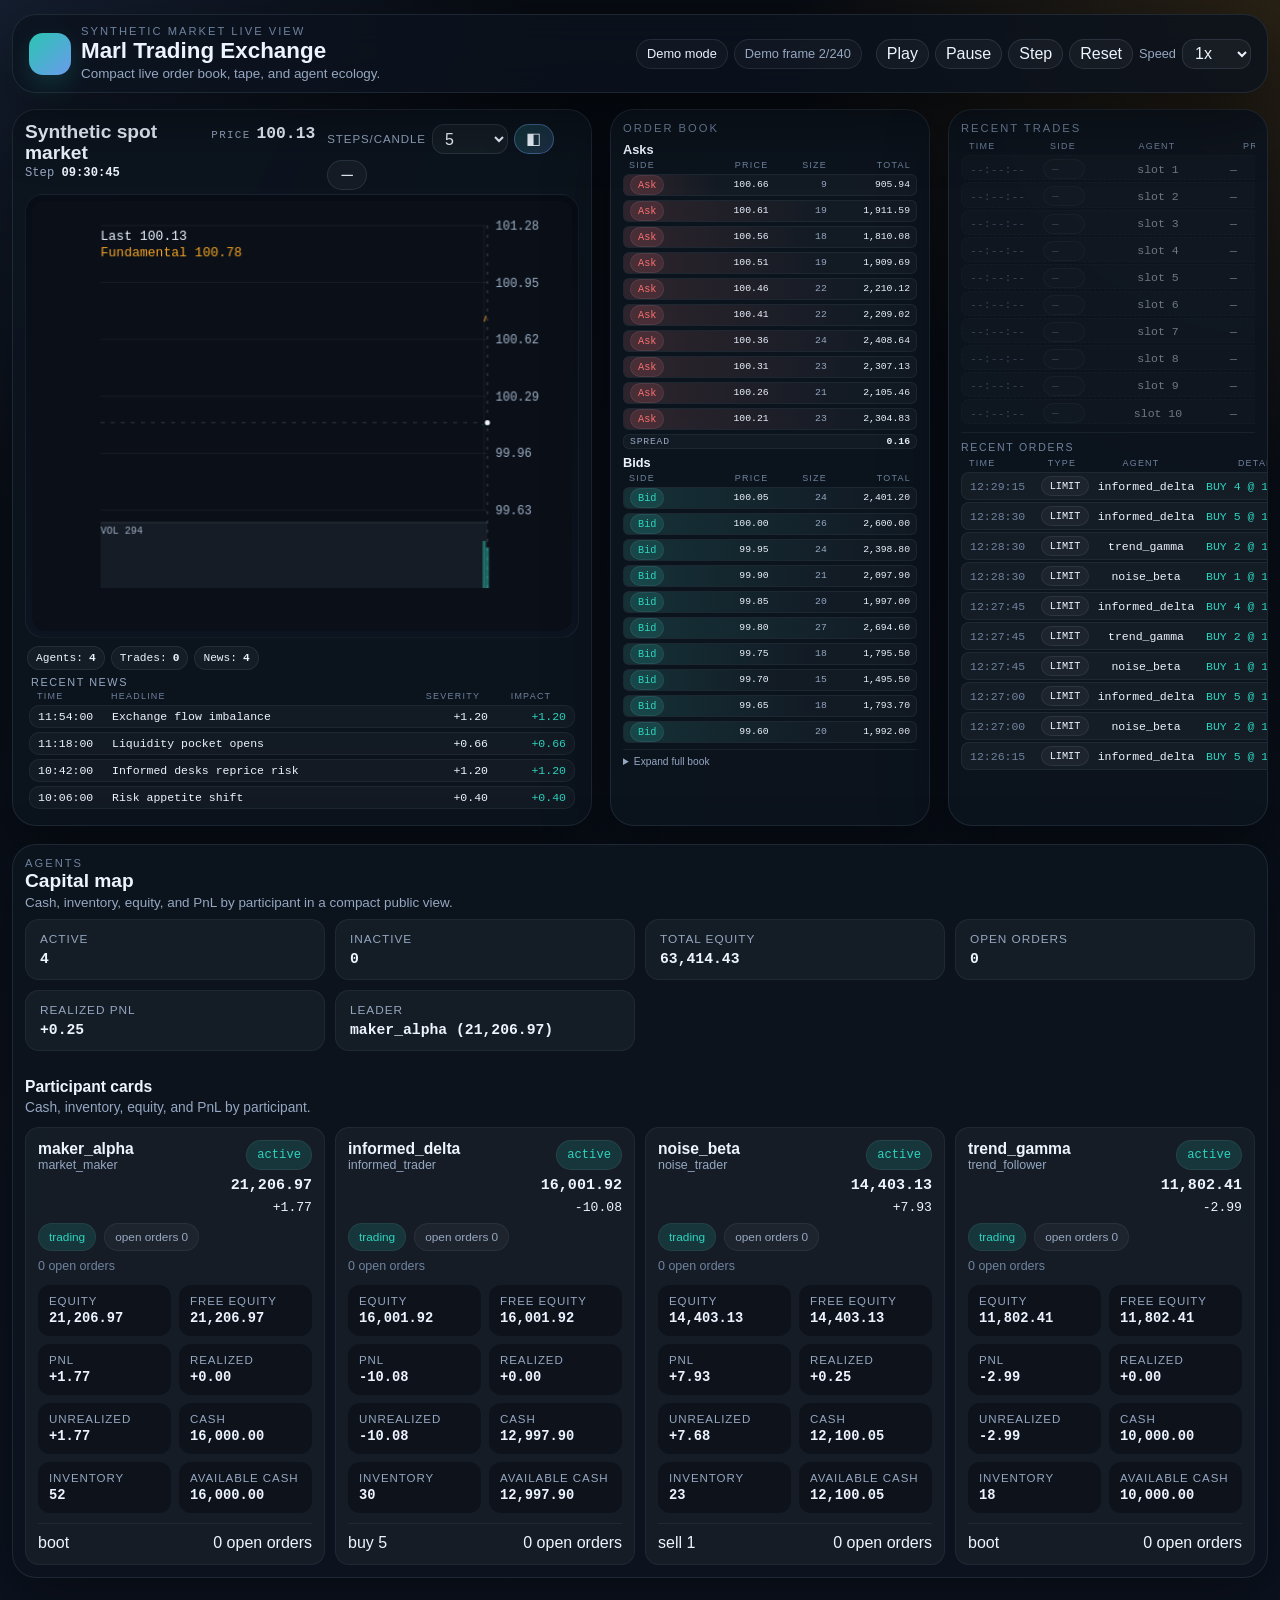
==== commit d59149d4: "changes and fixes to chart and candlestick" ====
--- a/src/marl_trading/live/static/index.html
+++ b/src/marl_trading/live/static/index.html
@@ -55,6 +55,15 @@
               <p class="chart-step-inline">Step <strong id="marketTimestamp">--</strong></p>
             </div>
             <div class="chart-tools">
+              <label class="timeframe-label" for="chartTimeframe">Steps/candle</label>
+              <select id="chartTimeframe" class="speed-select timeframe-select" aria-label="Chart timeframe">
+                <option value="1">1</option>
+                <option value="5" selected>5</option>
+                <option value="10">10</option>
+                <option value="25">25</option>
+                <option value="50">50</option>
+                <option value="100">100</option>
+              </select>
               <button class="chip chart-mode-toggle chip-active" id="chartModeCandles" type="button" aria-label="Candles">
                 <span aria-hidden="true" class="toggle-icon toggle-candles">◧</span>
                 <span class="sr-only">Candles</span>
--- a/src/marl_trading/live/static/styles.css
+++ b/src/marl_trading/live/static/styles.css
@@ -340,6 +340,17 @@
   padding-top: 2px;
 }
 
+.timeframe-label {
+  color: var(--muted);
+  font-size: 0.72rem;
+  letter-spacing: 0.08em;
+  text-transform: uppercase;
+}
+
+.timeframe-select {
+  min-width: 76px;
+}
+
 .chart-mode-toggle {
   min-width: 40px;
   padding: 0 10px;
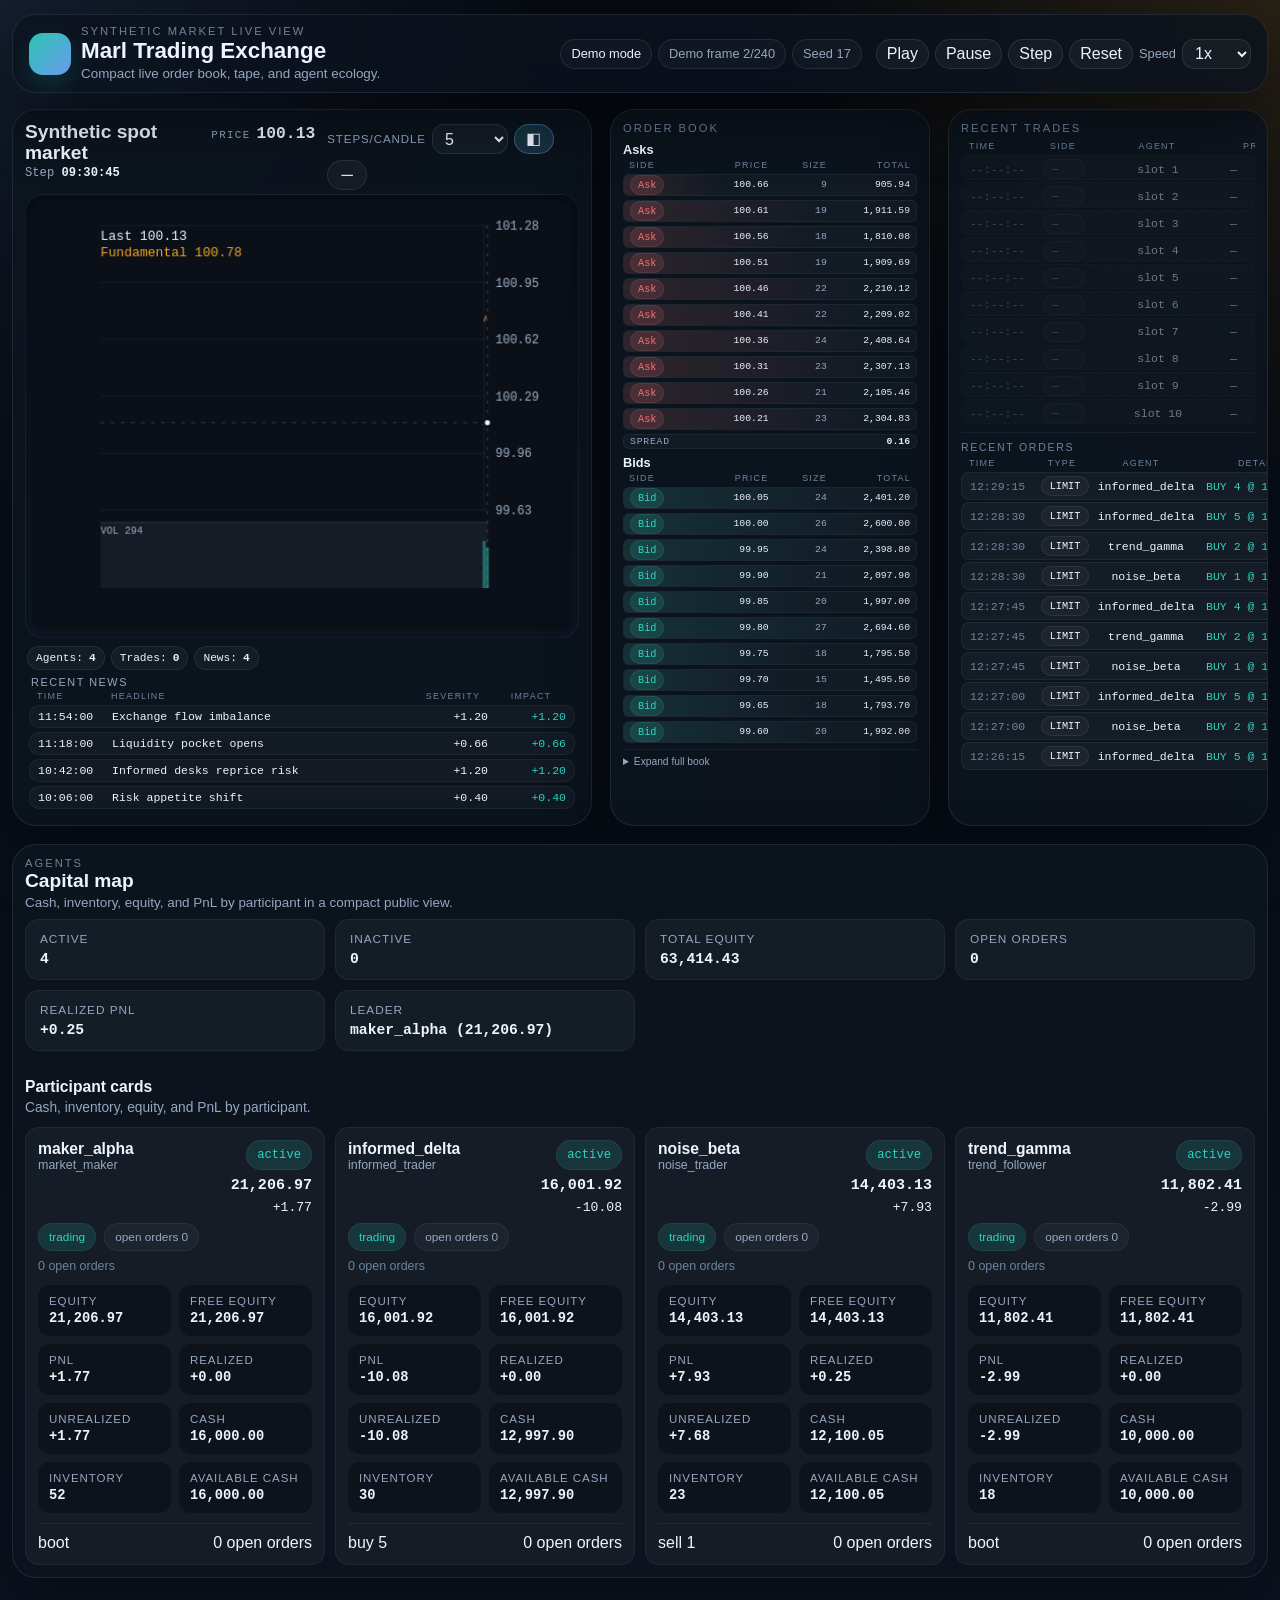
==== commit 92399785: "Improve scripted sell behavior across informed, retail, and trend agents" ====
--- a/src/marl_trading/live/static/index.html
+++ b/src/marl_trading/live/static/index.html
@@ -22,6 +22,7 @@
       <div class="status-cluster">
         <div class="status-pill" id="connectionStatus">Connecting</div>
         <div class="status-pill subtle" id="modeStatus">Autoplay ready</div>
+        <div class="status-pill subtle" id="seedStatus">Seed --</div>
       </div>
 
       <div class="control-row" aria-label="Live market controls">
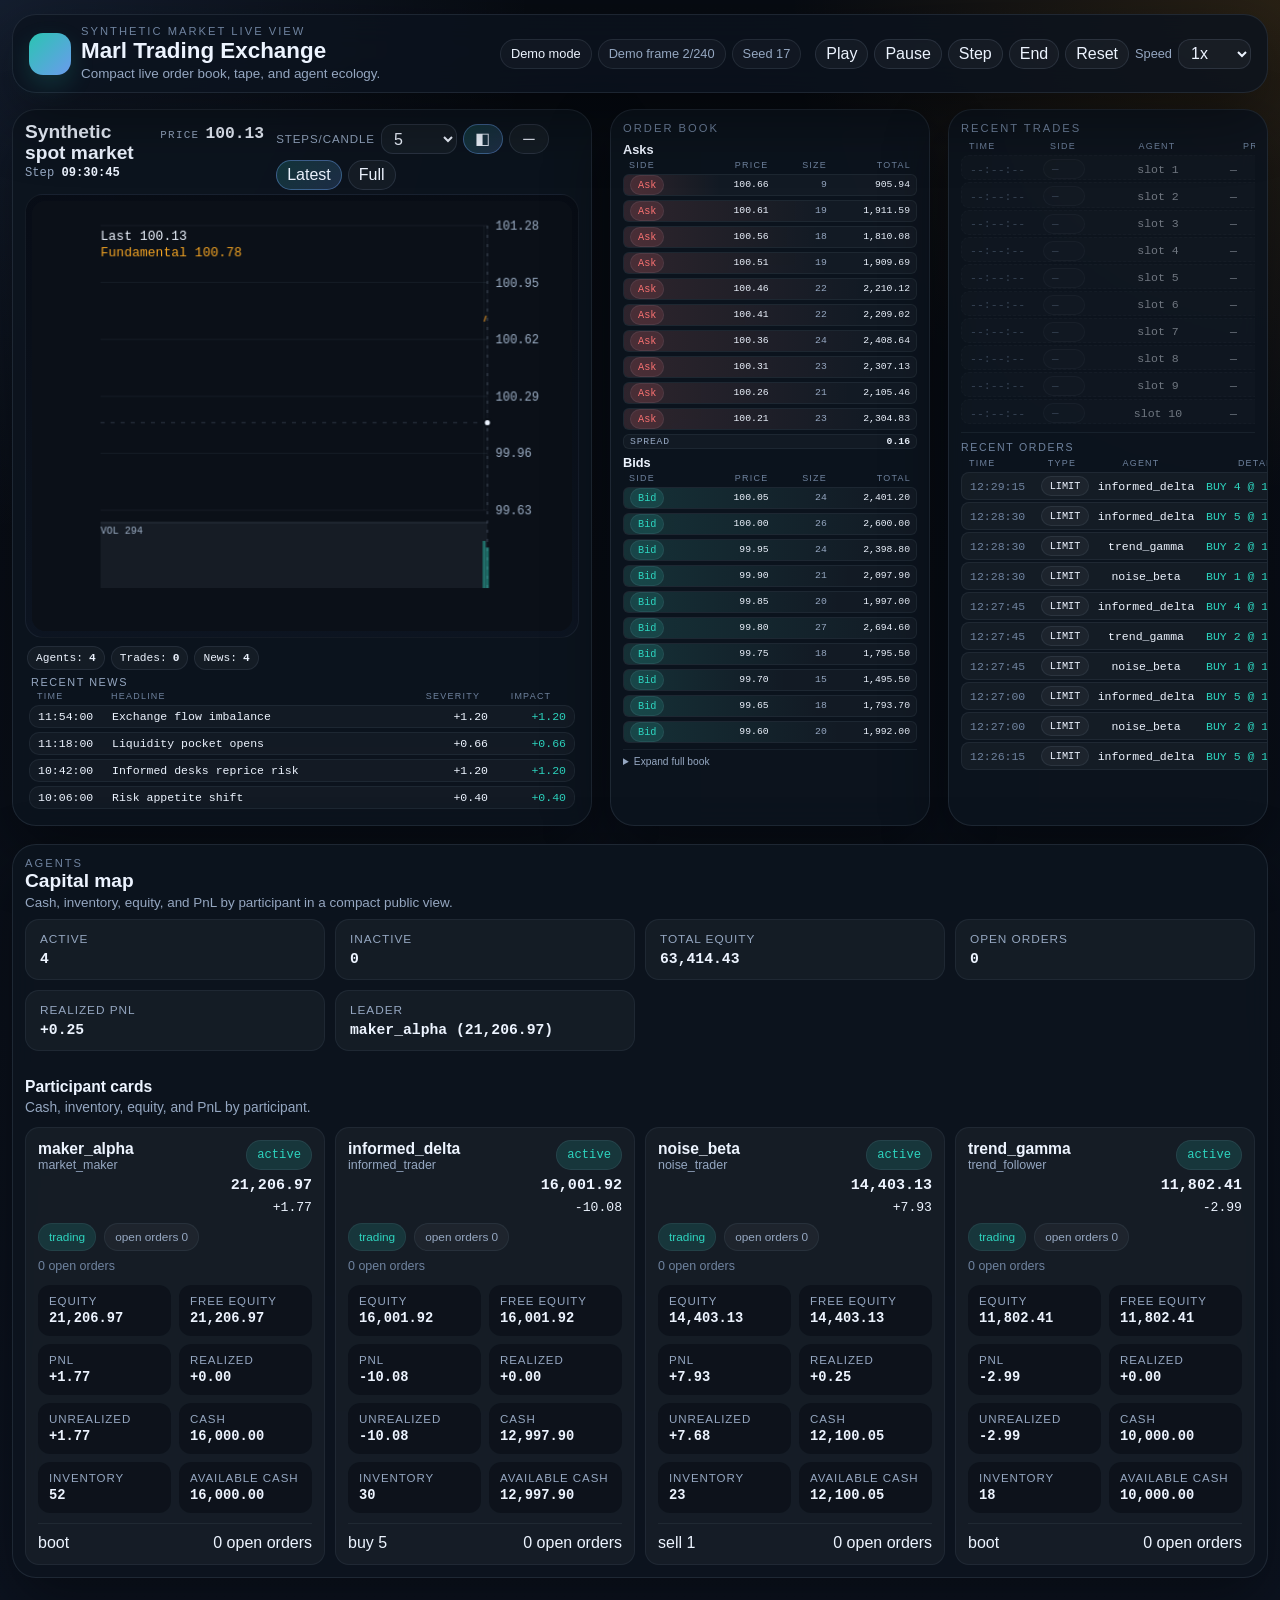
==== commit a2e290db: "feat: extend hybrid ecology with rl_03 and inventory analysis" ====
--- a/src/marl_trading/live/static/index.html
+++ b/src/marl_trading/live/static/index.html
@@ -29,6 +29,7 @@
         <button class="control-btn" id="playButton" type="button">Play</button>
         <button class="control-btn" id="pauseButton" type="button">Pause</button>
         <button class="control-btn" id="stepButton" type="button">Step</button>
+        <button class="control-btn" id="endButton" type="button" aria-label="Run to end">End</button>
         <button class="control-btn" id="resetButton" type="button">Reset</button>
         <label class="speed-label" for="speedSelect">Speed</label>
         <select id="speedSelect" class="speed-select" aria-label="Simulation speed">
@@ -37,6 +38,11 @@
           <option value="2">2x</option>
           <option value="4">4x</option>
           <option value="8">8x</option>
+          <option value="16">16x</option>
+          <option value="32">32x</option>
+          <option value="64">64x</option>
+          <option value="128">128x</option>
+          <option value="256">256x</option>
         </select>
       </div>
     </header>
@@ -73,6 +79,8 @@
                 <span aria-hidden="true" class="toggle-icon toggle-line">─</span>
                 <span class="sr-only">Line</span>
               </button>
+              <button class="chip chart-range-toggle chip-active" id="chartRangeLatest" type="button" aria-label="Latest chart window">Latest</button>
+              <button class="chip chart-range-toggle" id="chartRangeAll" type="button" aria-label="Full run chart">Full</button>
             </div>
           </div>
 
@@ -131,6 +139,21 @@
             <div id="agentPortfolios" class="portfolio-grid"></div>
           </div>
         </section>
+
+        <section class="panel evaluation-panel" id="evaluationPanel" hidden>
+          <div class="panel-head compact">
+            <div>
+              <p class="panel-kicker">Completed run</p>
+              <h2>Evaluation</h2>
+            </div>
+          </div>
+          <div id="evaluationSummary" class="evaluation-summary"></div>
+          <div id="evaluationPortfolios" class="evaluation-portfolios"></div>
+          <details class="evaluation-json">
+            <summary>Full evaluation data</summary>
+            <pre id="evaluationJson"></pre>
+          </details>
+        </section>
       </section>
     </main>
   </div>
--- a/src/marl_trading/live/static/styles.css
+++ b/src/marl_trading/live/static/styles.css
@@ -222,6 +222,7 @@
 .book-panel,
 .trades-panel,
 .agents-panel,
+.evaluation-panel,
 .market-panel {
   padding: 12px;
   min-width: 0;
@@ -1180,6 +1181,100 @@
   margin-bottom: 14px;
 }
 
+.evaluation-summary {
+  display: grid;
+  grid-template-columns: repeat(4, minmax(0, 1fr));
+  gap: 10px;
+  margin-bottom: 14px;
+}
+
+.evaluation-table-wrap {
+  overflow-x: auto;
+  border: 1px solid rgba(164, 186, 215, 0.1);
+  border-radius: var(--radius-md);
+}
+
+.evaluation-table {
+  width: 100%;
+  min-width: 760px;
+  border-collapse: collapse;
+  font-family: "IBM Plex Mono", "SFMono-Regular", Menlo, monospace;
+  font-size: 0.78rem;
+  font-variant-numeric: tabular-nums;
+}
+
+.evaluation-table th,
+.evaluation-table td {
+  padding: 10px 12px;
+  border-bottom: 1px solid rgba(164, 186, 215, 0.08);
+  text-align: right;
+  white-space: nowrap;
+}
+
+.evaluation-table th {
+  color: var(--subtle);
+  font-size: 0.66rem;
+  font-weight: 600;
+  letter-spacing: 0.08em;
+  text-transform: uppercase;
+}
+
+.evaluation-table th:first-child,
+.evaluation-table td:first-child {
+  min-width: 170px;
+  text-align: left;
+}
+
+.evaluation-table tr:last-child td {
+  border-bottom: 0;
+}
+
+.evaluation-table td:first-child strong,
+.evaluation-table td:first-child span {
+  display: block;
+}
+
+.evaluation-table td:first-child span {
+  margin-top: 3px;
+  color: var(--muted);
+  font-family: "Space Grotesk", "Trebuchet MS", sans-serif;
+  font-size: 0.74rem;
+}
+
+.evaluation-table .buy {
+  color: var(--buy);
+}
+
+.evaluation-table .sell {
+  color: var(--sell);
+}
+
+.evaluation-json {
+  margin-top: 12px;
+  border-top: 1px solid rgba(164, 186, 215, 0.1);
+  color: var(--muted);
+}
+
+.evaluation-json summary {
+  padding: 12px 0;
+  color: var(--ink);
+  cursor: pointer;
+  font-size: 0.84rem;
+}
+
+.evaluation-json pre {
+  max-height: 420px;
+  margin: 0 0 4px;
+  overflow: auto;
+  padding: 12px;
+  border-radius: var(--radius-md);
+  background: rgba(6, 11, 19, 0.62);
+  color: var(--muted);
+  font-family: "IBM Plex Mono", "SFMono-Regular", Menlo, monospace;
+  font-size: 0.72rem;
+  line-height: 1.45;
+}
+
 .summary-card {
   padding: 12px 14px;
   border-radius: var(--radius-md);
@@ -1467,6 +1562,10 @@
     grid-template-columns: repeat(2, minmax(0, 1fr));
   }
 
+  .evaluation-summary {
+    grid-template-columns: repeat(2, minmax(0, 1fr));
+  }
+
   .chart-title-row {
     flex-direction: column;
     align-items: flex-start;
@@ -1523,6 +1622,10 @@
     grid-template-columns: 1fr;
   }
 
+  .evaluation-summary {
+    grid-template-columns: 1fr;
+  }
+
   .portfolio-stats {
     grid-template-columns: 1fr;
   }
